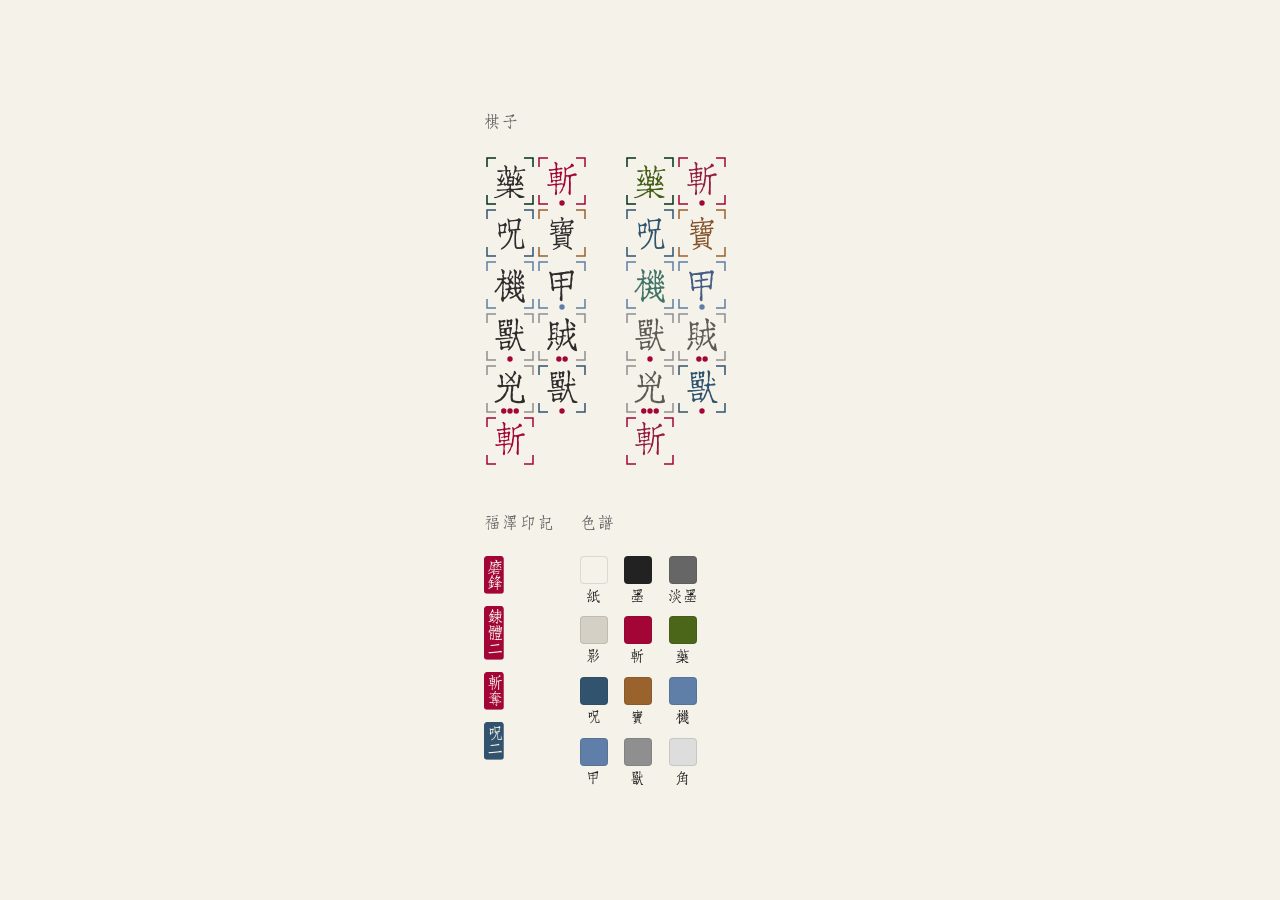
==== style-guide.html @ 949205dd "feat: add blessings and style updates" ====
<!doctype html>
<html lang="zh-Hant">
  <head>
    <meta charset="utf-8">
    <meta name="viewport" content="width=device-width, initial-scale=1">
    <title>随手無常記・式樣</title>
    <link rel="stylesheet" href="./styles.css?v=20260831-4">
    <link rel="stylesheet" href="./style-guide.css?v=20260831-10">
  </head>
  <body class="style-page fonts-loading">
    <main class="style-sheet">
      <section>
        <h1>棋子</h1>
        <div class="block-variants">
          <canvas id="block-specimens" class="style-block-canvas" aria-label="現行棋子式樣與轉化動畫"></canvas>
          <canvas id="colored-block-specimens" class="style-block-canvas" aria-label="彩色文字棋子式樣與轉化動畫"></canvas>
        </div>
      </section>

      <section class="style-meta-row">
        <div>
          <h1>福澤印記</h1>
          <div class="blessing-tags style-blessings" aria-label="福澤印記式樣">
            <span class="blessing-tag">磨鋒</span>
            <span class="blessing-tag">鍊體二</span>
            <span class="blessing-tag">斬奪</span>
            <span class="blessing-tag curse-tag">呪二</span>
          </div>
        </div>

        <div>
          <h1>色譜</h1>
          <div class="palette-grid" aria-label="色彩式樣">
            <div class="palette-chip"><span class="palette-swatch paper"></span><span class="palette-name">紙</span></div>
            <div class="palette-chip"><span class="palette-swatch ink"></span><span class="palette-name">墨</span></div>
            <div class="palette-chip"><span class="palette-swatch muted"></span><span class="palette-name">淡墨</span></div>
            <div class="palette-chip"><span class="palette-swatch ghost"></span><span class="palette-name">影</span></div>
            <div class="palette-chip"><span class="palette-swatch slash"></span><span class="palette-name">斬</span></div>
            <div class="palette-chip"><span class="palette-swatch heal"></span><span class="palette-name">藥</span></div>
            <div class="palette-chip"><span class="palette-swatch curse"></span><span class="palette-name">呪</span></div>
            <div class="palette-chip"><span class="palette-swatch treasure"></span><span class="palette-name">寶</span></div>
            <div class="palette-chip"><span class="palette-swatch momentum"></span><span class="palette-name">機</span></div>
            <div class="palette-chip"><span class="palette-swatch armor"></span><span class="palette-name">甲</span></div>
            <div class="palette-chip"><span class="palette-swatch monster"></span><span class="palette-name">獸</span></div>
            <div class="palette-chip"><span class="palette-swatch grid"></span><span class="palette-name">角</span></div>
          </div>
        </div>
      </section>
    </main>

    <script type="module" src="./src/styleGuide.js?v=20260831-14"></script>
  </body>
</html>
---- styles.css ----
@font-face {
  font-family: "Huiwen-Fangsong";
  src: url("./assets/fonts/huiwen-fangsong.ttf") format("truetype");
  font-display: block;
}

@font-face {
  font-family: "YDW aosagi";
  src: url("./assets/fonts/YDWaosagi.otf") format("opentype");
  font-style: normal;
  font-weight: 400;
  font-display: block;
}

@font-face {
  font-family: "Zhaohua";
  src: url("./assets/fonts/zhaohua.ttf") format("truetype");
  font-style: normal;
  font-weight: 400;
  font-display: block;
}

:root {
  color-scheme: light;
  --paper: #f5f2e9;
  --bg: var(--paper);
  --ink: #222222;
  --muted: #666666;
  --panel: var(--paper);
  --line: #bdbdbd;
  --accent: #333333;
  --red-heart: #a30636;
  --shield-blue: #5f7fa8;
  --curse-blue: #31536d;
}

* {
  box-sizing: border-box;
}

body {
  min-height: 100vh;
  margin: 0;
  display: grid;
  place-items: center;
  align-content: center;
  gap: 14px;
  background: var(--bg);
  color: var(--ink);
  font-family: "Huiwen-Fangsong", "STFangsong", "Songti TC", serif;
  touch-action: none;
  overscroll-behavior: none;
}

.cover-screen {
  --frame-width: min(56vw, 218px);
  --frame-height: min(62svh, 520px);
  position: relative;
  width: min(100%, 390px);
  height: min(calc(100svh - 24px), 844px);
  display: none;
  place-items: center;
  background: var(--paper);
  color: #1d1c18;
  cursor: pointer;
  font-family: "YDW aosagi", serif;
  opacity: 1;
  transition: opacity 900ms ease-in-out;
}

.cover-screen::before,
.cover-screen::after {
  content: "";
  position: absolute;
  left: 50%;
  top: 50%;
  transform: translate(-50%, -50%);
  pointer-events: none;
}

.cover-screen::before {
  width: var(--frame-width);
  height: var(--frame-height);
  border: 3px solid rgba(29, 28, 24, 0.92);
}

.cover-screen::after {
  width: calc(var(--frame-width) - 10px);
  height: calc(var(--frame-height) - 10px);
  border: 1px solid rgba(29, 28, 24, 0.42);
}

.cover-screen:focus-visible {
  outline: 3px solid #777777;
  outline-offset: -6px;
}

.cover-title {
  width: clamp(112px, 35.9vw, 140px);
  transform: translateY(-1.5%);
  color: #302e29;
  text-align: center;
  opacity: 1;
  transition: opacity 240ms ease;
}

.fonts-loading .cover-title {
  opacity: 0;
}

.cover-prefix {
  display: flex;
  justify-content: center;
  gap: 0;
  margin: 0 0 10px;
  font-family: "YDW aosagi", serif;
  font-size: clamp(40px, 12.82vw, 50px);
  font-weight: 400;
  font-synthesis: none;
  line-height: 0.82;
  transform: scale(1.18, 0.9);
}

.cover-prefix span {
  margin-inline: -0.06em;
}

.cover-prefix span:first-child {
  order: 2;
}

.cover-prefix span:last-child {
  order: 1;
}

.cover-main-title {
  display: grid;
  gap: 0;
  margin: 0;
  font-size: clamp(88px, 28.2vw, 110px);
  font-weight: 400;
  line-height: 0.72;
}

.cover-main-title span {
  display: block;
  transform: scale(1.24, 0.82);
}

.is-idle .cover-screen {
  display: grid;
}

.is-cover-exiting .cover-screen {
  opacity: 0;
  pointer-events: none;
}

.is-idle .game-shell {
  display: none;
}

.ui-effects {
  position: fixed;
  inset: 0;
  z-index: 5;
  pointer-events: none;
}

.ui-effect-glyph {
  position: absolute;
  left: 0;
  top: 0;
  font-family: "Huiwen-Fangsong", "STFangsong", "Songti TC", serif;
  font-size: 1.72rem;
  font-weight: 400;
  line-height: 1;
  will-change: transform, opacity;
}

.ui-effect-glyph.expand {
  font-size: 2.05rem;
}

.game-shell {
  --play-width: min(330px, calc(100vw - 100px));
  --play-width: min(330px, calc(100vw - 100px), calc(70.9svh - 70px));
  position: relative;
  width: min(96vw, calc(var(--play-width) + 80px));
  display: grid;
  grid-template-columns: minmax(0, var(--play-width)) max-content;
  gap: 7px;
  align-items: start;
  justify-content: center;
}

.play-area {
  padding: 10px;
  background: var(--paper);
}

.upcoming-row {
  position: relative;
  display: grid;
  grid-template-columns: repeat(6, 30px);
  gap: 4px;
  justify-content: center;
  margin-bottom: 10px;
}

.upcoming-row::after {
  content: "";
  position: absolute;
  inset: 0;
  background: var(--paper);
  opacity: 0;
  pointer-events: none;
  transition: opacity 240ms ease;
}

body.is-paused .upcoming-row::after,
body.is-ending .upcoming-row::after {
  opacity: 0.84;
}

body.is-ending .upcoming-row::after {
  opacity: 0.92;
  transition-duration: 420ms;
}

.upcoming-slot {
  --corner: #dddddd;
  position: relative;
  display: grid;
  place-items: center;
  aspect-ratio: 1;
  color: var(--ink);
  font-size: 1.22rem;
  font-weight: 400;
  line-height: 1;
  animation: upcoming-shift 180ms ease-out both;
}

.upcoming-slot::before {
  content: "";
  position: absolute;
  inset: 1px;
  background:
    linear-gradient(var(--corner), var(--corner)) left top / 5px 1px no-repeat,
    linear-gradient(var(--corner), var(--corner)) left top / 1px 5px no-repeat,
    linear-gradient(var(--corner), var(--corner)) right top / 5px 1px no-repeat,
    linear-gradient(var(--corner), var(--corner)) right top / 1px 5px no-repeat,
    linear-gradient(var(--corner), var(--corner)) left bottom / 5px 1px no-repeat,
    linear-gradient(var(--corner), var(--corner)) left bottom / 1px 5px no-repeat,
    linear-gradient(var(--corner), var(--corner)) right bottom / 5px 1px no-repeat,
    linear-gradient(var(--corner), var(--corner)) right bottom / 1px 5px no-repeat;
}

.upcoming-slot.attack {
  color: var(--red-heart);
}

.upcoming-slot.cursed::after {
  content: "呪";
  position: absolute;
  right: 3px;
  top: 2px;
  color: var(--curse-blue);
  font-size: 0.52rem;
  line-height: 1;
}

@keyframes upcoming-shift {
  from {
    opacity: 0;
    transform: translateX(10px);
  }

  to {
    opacity: 1;
    transform: translateX(0);
  }
}

canvas {
  width: 100%;
  aspect-ratio: 300 / 423;
  display: block;
  background: var(--paper);
}

.game-shell.ui-shake {
  animation: ui-hit-shake 220ms ease-out both;
}

@keyframes ui-hit-shake {
  0%, 100% { transform: translate(0, 0); }
  18% { transform: translate(-7px, 2px); }
  36% { transform: translate(6px, -2px); }
  54% { transform: translate(-4px, 1px); }
  72% { transform: translate(2px, -1px); }
}

.side-panel {
  width: max-content;
  justify-self: start;
  display: grid;
  grid-template-columns: max-content;
  grid-template-rows: auto 1fr;
  align-items: start;
  padding: 10px 0;
  background: var(--panel);
  transition: opacity 240ms ease;
}

body.is-paused .side-panel {
  opacity: 0.72;
}

.status-block {
  width: max-content;
  min-width: 0;
  display: block;
}

.label {
  margin: 0;
  color: var(--muted);
  font-size: 1.34rem;
  font-weight: 400;
  text-align: center;
  writing-mode: vertical-rl;
  text-orientation: upright;
}

.value {
  margin: 0;
  font-size: 1.34rem;
  font-weight: 400;
  line-height: 1;
  text-align: center;
  writing-mode: vertical-rl;
  text-orientation: upright;
  will-change: transform, opacity;
}

.value-roll-up {
  animation: value-roll-up 260ms ease-out both;
}

.value-roll-down {
  animation: value-roll-down 260ms ease-out both;
}

.stats-row {
  display: flex;
  flex-direction: column;
  align-items: center;
  gap: 17px;
}

.stat-item {
  display: flex;
  flex-direction: column;
  align-items: center;
  gap: 6px;
  min-width: 0;
}

.stat-value-row {
  width: 38px;
  min-height: 66px;
  display: flex;
  justify-content: center;
}

.body-meter {
  display: grid;
  grid-template-rows: repeat(6, 8px);
  grid-auto-flow: column;
  grid-auto-columns: 8px;
  width: 38px;
  gap: 3px 4px;
  align-items: center;
  justify-content: center;
}

.body-meter.hp-shake {
  animation: hp-shake 420ms ease-in-out both;
}

.body-dot {
  width: 8px;
  height: 8px;
  border: 1px solid var(--line);
  background: #d2d2d2;
  border-radius: 50%;
}

.body-dot.filled {
  border-color: var(--red-heart);
  background: var(--red-heart);
}

.guard-dot {
  width: 9px;
  height: 9px;
  border: 2px solid var(--shield-blue);
  background: transparent;
  border-radius: 50%;
}

.body-dot {
  grid-row: auto;
}

.blessings-section {
  min-width: 0;
  display: flex;
  flex-direction: column;
  align-items: center;
  gap: 6px;
}

.blessing-tags {
  min-height: 66px;
  display: flex;
  flex-direction: column;
  flex-wrap: wrap;
  align-items: center;
  justify-content: center;
  gap: 8px;
}

.blessing-tag {
  border: 1px solid var(--red-heart);
  border-radius: 3px;
  background: var(--red-heart);
  padding: 3px 1px;
  color: var(--paper);
  font-size: 0.92rem;
  line-height: 1.2;
  text-align: center;
  writing-mode: vertical-rl;
  text-orientation: upright;
}

.blessing-tag.curse-tag {
  border-color: var(--curse-blue);
  background: var(--curse-blue);
  color: var(--paper);
}

.round-actions {
  width: max-content;
  display: flex;
  flex-direction: column;
  align-items: center;
  gap: 6px;
  margin: 0 auto 16px;
}

.round-value {
  margin: 0;
  color: var(--ink);
  font-size: 1.34rem;
  font-weight: 800;
  line-height: 1.2;
  text-align: center;
  writing-mode: vertical-rl;
  text-orientation: upright;
}

.is-idle .round-value {
  visibility: hidden;
}

@keyframes hp-shake {
  0%,
  100% {
    transform: translateX(0);
  }

  20% {
    transform: translateX(-3px);
  }

  40% {
    transform: translateX(3px);
  }

  60% {
    transform: translateX(-2px);
  }

  80% {
    transform: translateX(2px);
  }
}

@keyframes value-roll-up {
  0% {
    opacity: 0.32;
    transform: translateY(0.42em);
  }

  100% {
    opacity: 1;
    transform: translateY(0);
  }
}

@keyframes value-roll-down {
  0% {
    opacity: 0.32;
    transform: translateY(-0.42em);
  }

  100% {
    opacity: 1;
    transform: translateY(0);
  }
}

button {
  min-width: 30px;
  border: 1px solid var(--accent);
  border-radius: 2px;
  background: var(--accent);
  color: #fff;
  font: inherit;
  font-weight: 800;
  font-size: 1.08rem;
  letter-spacing: 0.12em;
  padding: 5px 1px;
  cursor: pointer;
  text-align: center;
  writing-mode: vertical-rl;
  text-orientation: upright;
}

.hidden-dev-controls {
  display: none;
}

button:focus-visible {
  outline: 3px solid #777777;
  outline-offset: 3px;
}

#new-run {
  display: none;
}

.mobile-pause {
  display: none;
  position: relative;
  align-self: end;
  justify-self: center;
  width: 44px;
  min-width: 44px;
  height: 68px;
  border: 0;
  border-radius: 2px;
  background: #302e29;
  color: var(--paper);
  font-family: "Huiwen-Fangsong", "STFangsong", "Songti TC", serif;
  font-size: 1.42rem;
  font-weight: 400;
  letter-spacing: 0.14em;
  text-indent: 0.07em;
  padding: 0;
  place-items: center;
  line-height: 1.05;
  writing-mode: vertical-rl;
  text-orientation: upright;
}

.mobile-pause::before {
  content: "";
  position: absolute;
  inset: 4px;
  background:
    linear-gradient(var(--paper), var(--paper)) left top / 8px 1px no-repeat,
    linear-gradient(var(--paper), var(--paper)) left top / 1px 8px no-repeat,
    linear-gradient(var(--paper), var(--paper)) right top / 8px 1px no-repeat,
    linear-gradient(var(--paper), var(--paper)) right top / 1px 8px no-repeat,
    linear-gradient(var(--paper), var(--paper)) left bottom / 8px 1px no-repeat,
    linear-gradient(var(--paper), var(--paper)) left bottom / 1px 8px no-repeat,
    linear-gradient(var(--paper), var(--paper)) right bottom / 8px 1px no-repeat,
    linear-gradient(var(--paper), var(--paper)) right bottom / 1px 8px no-repeat;
  pointer-events: none;
}

.mobile-pause:active {
  transform: scale(0.96);
}

@media (hover: none), (pointer: coarse), (max-width: 560px) {
  .mobile-pause {
    display: grid;
  }
}

.mobile-pause[hidden] {
  display: none;
}

.red {
  color: var(--red-heart);
}

@media (max-width: 900px) {
  body {
    min-height: 100svh;
    place-items: center;
    padding:
      max(6px, env(safe-area-inset-top))
      max(6px, env(safe-area-inset-right))
      max(6px, env(safe-area-inset-bottom))
      max(6px, env(safe-area-inset-left));
  }

  .game-shell {
    gap: 6px;
    align-items: stretch;
    padding: 8px 0;
  }

  .play-area {
    padding: 8px;
  }

  .side-panel {
    display: grid;
    grid-template-columns: max-content;
    align-self: stretch;
    padding: 8px 0;
  }

  .status-block {
    width: max-content;
    justify-self: start;
  }

  .stats-row {
    flex-direction: column;
    align-items: center;
    gap: 15px;
  }

  .stat-item {
    flex-direction: column;
    gap: 5px;
  }

  .stat-value-row {
    width: 43px;
    min-height: 70px;
  }

  .body-meter {
    grid-template-rows: repeat(6, 9px);
    grid-auto-flow: column;
    grid-auto-columns: 9px;
    width: 43px;
    gap: 4px;
  }

  .body-dot {
    width: 9px;
    height: 9px;
  }

  .guard-dot {
    width: 10px;
    height: 10px;
  }

  .blessing-tags {
    min-height: 70px;
    flex-direction: column;
    justify-content: center;
    gap: 8px;
  }

  .blessing-tag {
    padding: 2px 1px;
    font-size: 0.98rem;
  }

  .round-actions {
    width: max-content;
    flex-direction: column;
    gap: 7px;
    margin-bottom: 18px;
  }

  button {
    min-width: 28px;
    font-size: 1.02rem;
    padding: 4px 1px;
    letter-spacing: 0.1em;
  }

}

@media (max-width: 560px) {
  body {
    place-items: center;
    padding:
      max(6px, env(safe-area-inset-top))
      max(6px, env(safe-area-inset-right))
      max(6px, env(safe-area-inset-bottom))
      max(6px, env(safe-area-inset-left));
  }

  .game-shell {
    gap: 5px;
  }
}

@media (max-width: 560px) and (orientation: portrait) {
  body {
    padding-top: max(12px, env(safe-area-inset-top));
  }
}
---- style-guide.css ----
.style-page {
  min-height: 100vh;
  display: block;
  padding: 48px 24px;
  touch-action: auto;
  overflow: auto;
}

.style-sheet {
  width: min(100%, 312px);
  margin: 0 auto;
  display: grid;
  grid-template-columns: 1fr;
  gap: 48px;
  align-items: start;
  opacity: 1;
  transition: opacity 180ms ease;
}

.style-page.fonts-loading .style-sheet {
  opacity: 0;
}

.style-sheet h1 {
  margin: 0 0 24px;
  color: var(--muted);
  font-family: "Huiwen-Fangsong", "STFangsong", "Songti TC", serif;
  font-size: 1rem;
  font-weight: 400;
  letter-spacing: 0.12em;
}

.block-variants {
  display: grid;
  grid-template-columns: repeat(2, 104px);
  gap: 36px;
}

.style-block-canvas {
  width: 104px;
  max-width: calc(100vw - 48px);
  height: auto;
  aspect-ratio: 1 / 3;
}

.style-blessings {
  min-height: 0;
  align-items: flex-start;
  justify-content: flex-start;
  gap: 12px;
  font-family: "Huiwen-Fangsong", "STFangsong", "Songti TC", serif;
}

.style-blessings .blessing-tag {
  padding: 2px 0;
  font-size: 1.02rem;
  line-height: 1.08;
  opacity: 0;
  clip-path: inset(0 0 100% 0);
  animation: blessing-reveal 540ms ease-out forwards;
}

.style-blessings .blessing-tag:nth-child(1) { animation-delay: 60ms; }
.style-blessings .blessing-tag:nth-child(2) { animation-delay: 180ms; }
.style-blessings .blessing-tag:nth-child(3) { animation-delay: 300ms; }
.style-blessings .blessing-tag:nth-child(4) { animation-delay: 420ms; }

.style-meta-row {
  display: grid;
  grid-template-columns: max-content max-content;
  gap: 24px;
  align-items: start;
}

.palette-grid {
  display: grid;
  grid-template-columns: repeat(3, max-content);
  gap: 12px 16px;
  align-items: start;
}

.palette-chip {
  display: flex;
  flex-direction: column;
  align-items: center;
  gap: 6px;
  color: var(--ink);
  font-family: "Huiwen-Fangsong", "STFangsong", "Songti TC", serif;
  font-size: 0.92rem;
  line-height: 1;
}

.palette-swatch {
  width: 28px;
  height: 28px;
  display: block;
  border-radius: 4px;
  border: 1px solid rgba(34, 34, 34, 0.12);
}

.palette-swatch.paper { background: var(--paper); }
.palette-swatch.ink { background: var(--ink); }
.palette-swatch.muted { background: var(--muted); }
.palette-swatch.ghost { background: #d4d0c5; }
.palette-swatch.slash { background: var(--red-heart); }
.palette-swatch.heal { background: #4b6519; }
.palette-swatch.curse { background: var(--curse-blue); }
.palette-swatch.treasure { background: #9a622d; }
.palette-swatch.momentum { background: #5f7fa8; }
.palette-swatch.armor { background: var(--shield-blue); }
.palette-swatch.monster { background: #8f8f8f; }
.palette-swatch.grid { background: #dddddd; }

@keyframes blessing-reveal {
  0% {
    opacity: 0;
    clip-path: inset(0 0 100% 0);
  }

  100% {
    opacity: 1;
    clip-path: inset(0 0 0 0);
  }
}
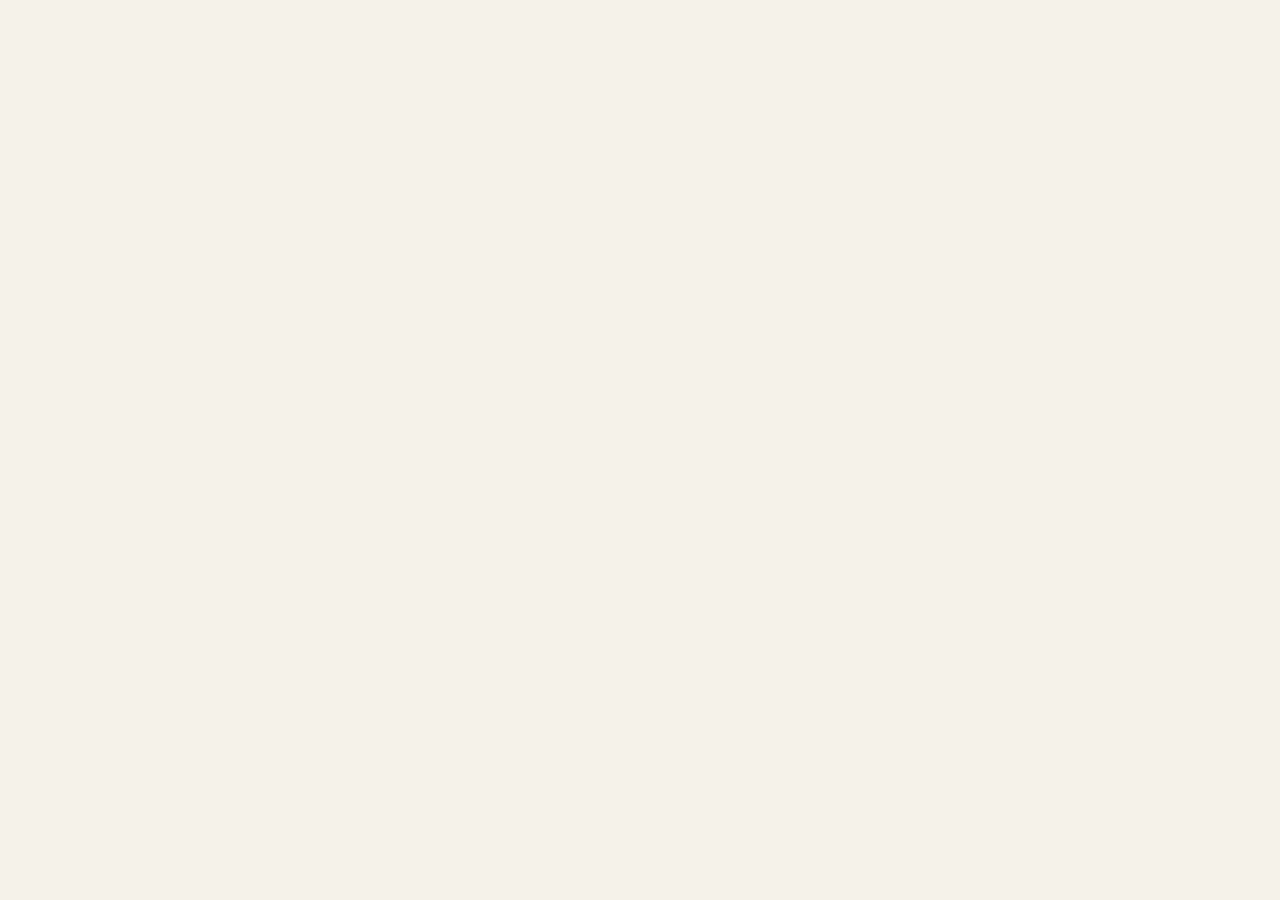
==== commit d1593c8e: "feat: style guide and updates" ====
--- a/style-guide.html
+++ b/style-guide.html
@@ -4,12 +4,12 @@
     <meta charset="utf-8">
     <meta name="viewport" content="width=device-width, initial-scale=1">
     <title>随手無常記・式樣</title>
-    <link rel="stylesheet" href="./styles.css?v=20260831-4">
-    <link rel="stylesheet" href="./style-guide.css?v=20260831-10">
+    <link rel="stylesheet" href="./styles.css?v=20260831-5">
+    <link rel="stylesheet" href="./style-guide.css?v=20260831-22">
   </head>
   <body class="style-page fonts-loading">
     <main class="style-sheet">
-      <section>
+      <section class="style-section">
         <h1>棋子</h1>
         <div class="block-variants">
           <canvas id="block-specimens" class="style-block-canvas" aria-label="現行棋子式樣與轉化動畫"></canvas>
@@ -17,37 +17,30 @@
         </div>
       </section>
 
-      <section class="style-meta-row">
-        <div>
-          <h1>福澤印記</h1>
-          <div class="blessing-tags style-blessings" aria-label="福澤印記式樣">
-            <span class="blessing-tag">磨鋒</span>
-            <span class="blessing-tag">鍊體二</span>
-            <span class="blessing-tag">斬奪</span>
-            <span class="blessing-tag curse-tag">呪二</span>
-          </div>
+      <section class="style-section">
+        <h1>色譜</h1>
+        <div class="palette-grid" aria-label="色彩式樣">
+          <div class="palette-chip"><span class="palette-swatch paper"></span><span class="palette-name">紙</span></div>
+          <div class="palette-chip"><span class="palette-swatch ink"></span><span class="palette-name">墨</span></div>
+          <div class="palette-chip"><span class="palette-swatch muted"></span><span class="palette-name">淡墨</span></div>
+          <div class="palette-chip"><span class="palette-swatch ghost"></span><span class="palette-name">影</span></div>
+          <div class="palette-chip"><span class="palette-swatch slash"></span><span class="palette-name">斬</span></div>
+          <div class="palette-chip"><span class="palette-swatch heal"></span><span class="palette-name">藥</span></div>
+          <div class="palette-chip"><span class="palette-swatch curse"></span><span class="palette-name">呪</span></div>
+          <div class="palette-chip"><span class="palette-swatch treasure"></span><span class="palette-name">寶</span></div>
+          <div class="palette-chip"><span class="palette-swatch momentum"></span><span class="palette-name">機</span></div>
+          <div class="palette-chip"><span class="palette-swatch armor"></span><span class="palette-name">甲</span></div>
+          <div class="palette-chip"><span class="palette-swatch monster"></span><span class="palette-name">獸</span></div>
+          <div class="palette-chip"><span class="palette-swatch grid"></span><span class="palette-name">角</span></div>
         </div>
+      </section>
 
-        <div>
-          <h1>色譜</h1>
-          <div class="palette-grid" aria-label="色彩式樣">
-            <div class="palette-chip"><span class="palette-swatch paper"></span><span class="palette-name">紙</span></div>
-            <div class="palette-chip"><span class="palette-swatch ink"></span><span class="palette-name">墨</span></div>
-            <div class="palette-chip"><span class="palette-swatch muted"></span><span class="palette-name">淡墨</span></div>
-            <div class="palette-chip"><span class="palette-swatch ghost"></span><span class="palette-name">影</span></div>
-            <div class="palette-chip"><span class="palette-swatch slash"></span><span class="palette-name">斬</span></div>
-            <div class="palette-chip"><span class="palette-swatch heal"></span><span class="palette-name">藥</span></div>
-            <div class="palette-chip"><span class="palette-swatch curse"></span><span class="palette-name">呪</span></div>
-            <div class="palette-chip"><span class="palette-swatch treasure"></span><span class="palette-name">寶</span></div>
-            <div class="palette-chip"><span class="palette-swatch momentum"></span><span class="palette-name">機</span></div>
-            <div class="palette-chip"><span class="palette-swatch armor"></span><span class="palette-name">甲</span></div>
-            <div class="palette-chip"><span class="palette-swatch monster"></span><span class="palette-name">獸</span></div>
-            <div class="palette-chip"><span class="palette-swatch grid"></span><span class="palette-name">角</span></div>
-          </div>
-        </div>
+      <section class="style-section">
+        <h1>福澤</h1>
+        <div id="style-blessings" class="blessing-tags style-blessings" aria-label="福澤印記式樣"></div>
       </section>
     </main>
 
-    <script type="module" src="./src/styleGuide.js?v=20260831-14"></script>
+    <script type="module" src="./src/styleGuide.js?v=20260831-22"></script>
   </body>
 </html>
--- a/styles.css
+++ b/styles.css
@@ -15,6 +15,14 @@
 @font-face {
   font-family: "Zhaohua";
   src: url("./assets/fonts/zhaohua.ttf") format("truetype");
+  font-style: normal;
+  font-weight: 400;
+  font-display: block;
+}
+
+@font-face {
+  font-family: "Lishu";
+  src: url("./assets/fonts/lishu.ttf") format("truetype");
   font-style: normal;
   font-weight: 400;
   font-display: block;
@@ -104,6 +112,18 @@
   transition: opacity 240ms ease;
 }
 
+.cover-font-preload {
+  position: absolute;
+  width: 1px;
+  height: 1px;
+  overflow: hidden;
+  opacity: 0;
+  pointer-events: none;
+  white-space: nowrap;
+  font-family: "Lishu", "Huiwen-Fangsong", "STFangsong", "Songti TC", serif;
+  font-size: 32px;
+}
+
 .fonts-loading .cover-title {
   opacity: 0;
 }
@@ -436,13 +456,20 @@
   border: 1px solid var(--red-heart);
   border-radius: 3px;
   background: var(--red-heart);
-  padding: 3px 1px;
+  display: inline-flex;
+  align-items: center;
+  justify-content: center;
+  padding: 5px 0;
   color: var(--paper);
-  font-size: 0.92rem;
-  line-height: 1.2;
+  font-family: "Lishu", "Huiwen-Fangsong", "STFangsong", "Songti TC", serif;
+  font-size: 1.12rem;
+  font-weight: 300;
+  line-height: 1.08;
   text-align: center;
   writing-mode: vertical-rl;
   text-orientation: upright;
+  transform: scale(1.08, 0.9);
+  transform-origin: center top;
 }
 
 .blessing-tag.curse-tag {
@@ -685,8 +712,8 @@
   }
 
   .blessing-tag {
-    padding: 2px 1px;
-    font-size: 0.98rem;
+    padding: 5px 0;
+    font-size: 1.16rem;
   }
 
   .round-actions {
--- a/style-guide.css
+++ b/style-guide.css
@@ -1,20 +1,28 @@
 .style-page {
   min-height: 100vh;
-  display: block;
+  display: grid;
+  place-items: center;
   padding: 48px 24px;
   touch-action: auto;
   overflow: auto;
 }
 
 .style-sheet {
-  width: min(100%, 312px);
-  margin: 0 auto;
-  display: grid;
-  grid-template-columns: 1fr;
-  gap: 48px;
+  width: max-content;
+  display: flex;
+  flex-direction: row-reverse;
+  gap: 44px;
   align-items: start;
   opacity: 1;
   transition: opacity 180ms ease;
+}
+
+.style-section {
+  position: relative;
+  display: flex;
+  flex-direction: column;
+  align-items: flex-start;
+  padding-right: 28px;
 }
 
 .style-page.fonts-loading .style-sheet {
@@ -22,18 +30,24 @@
 }
 
 .style-sheet h1 {
-  margin: 0 0 24px;
+  position: absolute;
+  top: 0;
+  right: 0;
+  margin: 0;
   color: var(--muted);
   font-family: "Huiwen-Fangsong", "STFangsong", "Songti TC", serif;
   font-size: 1rem;
   font-weight: 400;
   letter-spacing: 0.12em;
+  writing-mode: vertical-rl;
+  text-orientation: upright;
 }
 
 .block-variants {
   display: grid;
   grid-template-columns: repeat(2, 104px);
   gap: 36px;
+  align-items: start;
 }
 
 .style-block-canvas {
@@ -45,36 +59,29 @@
 
 .style-blessings {
   min-height: 0;
-  align-items: flex-start;
+  display: grid;
+  grid-template-columns: repeat(3, max-content);
+  align-items: start;
   justify-content: flex-start;
-  gap: 12px;
-  font-family: "Huiwen-Fangsong", "STFangsong", "Songti TC", serif;
+  gap: 12px 10px;
+  font-family: "Lishu", "Huiwen-Fangsong", "STFangsong", "Songti TC", serif;
 }
 
 .style-blessings .blessing-tag {
-  padding: 2px 0;
-  font-size: 1.02rem;
+  padding: 5px 0;
+  font-size: 1.34rem;
+  font-weight: 300;
   line-height: 1.08;
+  transform: scale(1.08, 0.9);
+  transform-origin: center top;
   opacity: 0;
   clip-path: inset(0 0 100% 0);
   animation: blessing-reveal 540ms ease-out forwards;
 }
 
-.style-blessings .blessing-tag:nth-child(1) { animation-delay: 60ms; }
-.style-blessings .blessing-tag:nth-child(2) { animation-delay: 180ms; }
-.style-blessings .blessing-tag:nth-child(3) { animation-delay: 300ms; }
-.style-blessings .blessing-tag:nth-child(4) { animation-delay: 420ms; }
-
-.style-meta-row {
-  display: grid;
-  grid-template-columns: max-content max-content;
-  gap: 24px;
-  align-items: start;
-}
-
 .palette-grid {
   display: grid;
-  grid-template-columns: repeat(3, max-content);
+  grid-template-columns: repeat(2, max-content);
   gap: 12px 16px;
   align-items: start;
 }
@@ -103,7 +110,7 @@
 .palette-swatch.muted { background: var(--muted); }
 .palette-swatch.ghost { background: #d4d0c5; }
 .palette-swatch.slash { background: var(--red-heart); }
-.palette-swatch.heal { background: #4b6519; }
+.palette-swatch.heal { background: #00321a; }
 .palette-swatch.curse { background: var(--curse-blue); }
 .palette-swatch.treasure { background: #9a622d; }
 .palette-swatch.momentum { background: #5f7fa8; }
